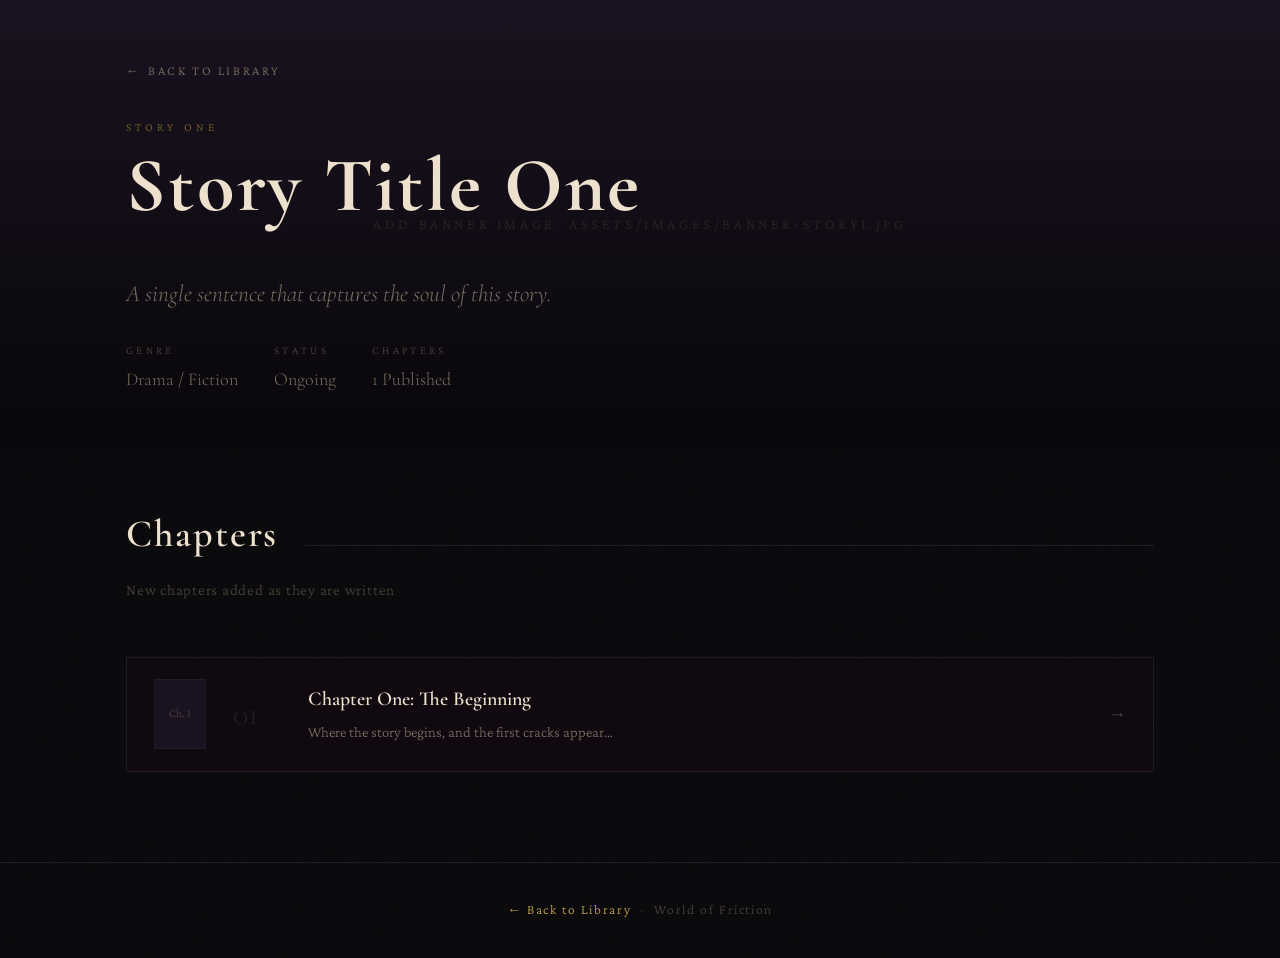
==== stories/story1/index.html @ 29ac73ee "Add files via upload" ====
<!DOCTYPE html>
<html lang="en">
<head>
  <meta charset="UTF-8">
  <meta name="viewport" content="width=device-width, initial-scale=1.0">
  <!-- ✏️ EDIT: Change "Story Title One" to your actual story title -->
  <title>Story Title One — World of Friction</title>
  <link rel="preconnect" href="https://fonts.googleapis.com">
  <link rel="preconnect" href="https://fonts.gstatic.com" crossorigin>
  <link href="https://fonts.googleapis.com/css2?family=Cormorant+Garamond:ital,wght@0,300;0,400;0,600;0,700;1,300;1,400;1,600&family=Crimson+Pro:ital,wght@0,300;0,400;0,600;1,300;1,400&display=swap" rel="stylesheet">
  <link rel="stylesheet" href="../../assets/css/style.css">
</head>
<body>

  <!-- ══════════════════════════════════════════════════════
       STORY HERO — Full-width cover banner
       ══════════════════════════════════════════════════════ -->
  <div class="story-hero">
    <div class="story-hero-cover">
      <!--
      ╔══════════════════════════════════════════════════════╗
      ║  HOW TO ADD THE STORY 1 BANNER/COVER IMAGE:          ║
      ║  1. Save your wide image as:                         ║
      ║     assets/images/banner-story1.jpg                  ║
      ║     (recommended: 1600×600px or wider)               ║
      ║  2. That's it — the image fills this hero area!      ║
      ║  The dark gradient overlay is automatic.             ║
      ╚══════════════════════════════════════════════════════╝
      -->
      <img
        src="../../assets/images/banner-story1.jpg"
        alt="Story 1 banner"
        onerror="this.style.display='none'; this.nextElementSibling.style.display='flex';"
      >
      <div class="story-hero-cover-placeholder">
        <!-- Seen if no banner image uploaded yet -->
        Add banner image: assets/images/banner-story1.jpg
      </div>
    </div>
    <div class="story-hero-overlay"></div>

    <div class="story-hero-content">
      <a href="../../index.html" class="story-back">Back to Library</a>

      <p class="story-tag">Story One</p>
      <!-- ✏️ EDIT: Your story title -->
      <h1 class="story-headline">Story Title One</h1>
      <!-- ✏️ EDIT: A one-line tagline or subtitle for this story -->
      <p class="story-tagline">A single sentence that captures the soul of this story.</p>

      <div class="story-meta">
        <div class="story-meta-item">
          <span class="story-meta-label">Genre</span>
          <!-- ✏️ EDIT: Your story's genre -->
          <span class="story-meta-value">Drama / Fiction</span>
        </div>
        <div class="story-meta-item">
          <span class="story-meta-label">Status</span>
          <span class="story-meta-value">Ongoing</span>
        </div>
        <div class="story-meta-item">
          <span class="story-meta-label">Chapters</span>
          <!-- ✏️ EDIT: Update chapter count as you add more -->
          <span class="story-meta-value">1 Published</span>
        </div>
      </div>
    </div>
  </div>


  <!-- ══════════════════════════════════════════════════════
       CONTINUE READING BANNER
       Appears automatically if reader has previous progress
       ══════════════════════════════════════════════════════ -->
  <div id="continueBanner" class="continue-banner hidden">
    <p class="continue-text">
      You left off at <strong class="continue-chapter-name">Chapter 1</strong>. Continue where you stopped?
    </p>
    <a href="#" class="btn-continue">Continue Reading →</a>
  </div>


  <!-- ══════════════════════════════════════════════════════
       CHAPTERS LIST
       ══════════════════════════════════════════════════════ -->
  <section class="chapters-section">
    <div class="section-header">
      <h2 class="section-title">Chapters</h2>
      <div class="section-divider"></div>
    </div>
    <p class="section-sub">New chapters added as they are written</p>

    <div class="chapters-list">

      <!--
      ╔════════════════════════════════════════════════════════╗
      ║  CHAPTER 1 — PUBLISHED                                 ║
      ║  Edit the title and excerpt below.                     ║
      ╚════════════════════════════════════════════════════════╝
      -->
      <a href="chapters/chapter-01.html" class="chapter-entry" data-chapter="1">

        <!-- OPTIONAL CHAPTER THUMBNAIL
             To add a thumbnail for this chapter:
             1. Save image as: assets/images/thumb-s1-ch01.jpg
             2. Change onerror line to show it
        -->
        <div class="chapter-thumb">
          <img
            src="../../assets/images/thumb-s1-ch01.jpg"
            alt="Chapter 1 thumbnail"
            onerror="this.style.display='none'; this.nextElementSibling.style.display='flex';"
          >
          <div class="chapter-thumb-placeholder">Ch. 1</div>
        </div>

        <div class="chapter-num">01</div>
        <div class="chapter-details">
          <!-- ✏️ EDIT: Your Chapter 1 title -->
          <div class="chapter-title">Chapter One: The Beginning</div>
          <!-- ✏️ EDIT: A one-line teaser for Chapter 1 -->
          <div class="chapter-excerpt">Where the story begins, and the first cracks appear…</div>
        </div>
        <div class="chapter-arrow">→</div>
      </a>


      <!--
      ╔════════════════════════════════════════════════════════╗
      ║  HOW TO ADD A NEW CHAPTER (do this for each new one): ║
      ║                                                        ║
      ║  STEP 1 — Create chapter file:                        ║
      ║   • Copy:   chapters/CHAPTER-TEMPLATE.html            ║
      ║   • Rename: chapters/chapter-02.html                  ║
      ║   • Edit the content inside                           ║
      ║                                                        ║
      ║  STEP 2 — Add entry below (copy this block,           ║
      ║   change 02, the title, and the excerpt):             ║
      ║                                                        ║
      ║  <a href="chapters/chapter-02.html"                   ║
      ║     class="chapter-entry" data-chapter="2">           ║
      ║    <div class="chapter-thumb">                        ║
      ║      <img src="../../assets/images/thumb-s1-ch02.jpg" ║
      ║        onerror="this.style.display='none';            ║
      ║          this.nextElementSibling.style.display='flex';║
      ║        ">                                             ║
      ║      <div class="chapter-thumb-placeholder">Ch.2</div>║
      ║    </div>                                             ║
      ║    <div class="chapter-num">02</div>                  ║
      ║    <div class="chapter-details">                      ║
      ║      <div class="chapter-title">Chapter Two: Title    ║
      ║        Here</div>                                     ║
      ║      <div class="chapter-excerpt">Short              ║
      ║        teaser…</div>                                  ║
      ║    </div>                                             ║
      ║    <div class="chapter-arrow">→</div>                 ║
      ║  </a>                                                  ║
      ╚════════════════════════════════════════════════════════╝
      -->

    </div><!-- /chapters-list -->
  </section>


  <footer class="site-footer">
    <p><a href="../../index.html">← Back to Library</a> &nbsp;·&nbsp; World of Friction</p>
  </footer>

  <script src="../../assets/js/app.js"></script>
  <script>
    // Initialize the "Continue Reading" banner for Story 1
    document.addEventListener('DOMContentLoaded', () => {
      initContinueBanner('story1');
    });
  </script>
</body>
</html>
---- assets/css/style.css ----
/* ═══════════════════════════════════════════════════════════
   WORLD OF FRICTION — MAIN STYLESHEET
   Dark Literary / Noir Aesthetic
   ═══════════════════════════════════════════════════════════ */

@import url('https://fonts.googleapis.com/css2?family=Cormorant+Garamond:ital,wght@0,300;0,400;0,600;0,700;1,300;1,400;1,600&family=Crimson+Pro:ital,wght@0,300;0,400;0,600;1,300;1,400&display=swap');

/* ── CUSTOM PROPERTIES ── */
:root {
  --bg:           #08070A;
  --bg-card:      #10090F;
  --bg-elevated:  #1A1220;
  --bg-modal:     rgba(8, 7, 10, 0.96);
  --text:         #EDE0CC;
  --text-muted:   #7A6E60;
  --text-dim:     #4A4238;
  --gold:         #C8A84B;
  --gold-light:   #E4C87A;
  --gold-dim:     #7A6328;
  --crimson:      #9B1C2E;
  --crimson-soft: #C4203A;
  --border:       #221A2A;
  --border-gold:  rgba(200, 168, 75, 0.3);
  --font-display: 'Cormorant Garamond', 'Palatino Linotype', Georgia, serif;
  --font-body:    'Crimson Pro', 'Palatino Linotype', Georgia, serif;
  --radius:       4px;
  --glow-gold:    0 0 30px rgba(200, 168, 75, 0.15);
}

/* ── RESET & BASE ── */
*, *::before, *::after { box-sizing: border-box; margin: 0; padding: 0; }

html { font-size: 18px; scroll-behavior: smooth; }

body {
  background: var(--bg);
  color: var(--text);
  font-family: var(--font-body);
  font-weight: 300;
  line-height: 1.7;
  min-height: 100vh;
  overflow-x: hidden;
  /* subtle noise texture */
  background-image: url("data:image/svg+xml,%3Csvg xmlns='http://www.w3.org/2000/svg' width='300' height='300'%3E%3Cfilter id='n'%3E%3CfeTurbulence type='fractalNoise' baseFrequency='0.9' numOctaves='4' stitchTiles='stitch'/%3E%3C/filter%3E%3Crect width='300' height='300' filter='url(%23n)' opacity='0.025'/%3E%3C/svg%3E");
}

a { color: var(--gold); text-decoration: none; }
a:hover { color: var(--gold-light); }

img { max-width: 100%; display: block; }

::selection { background: var(--gold-dim); color: var(--text); }

/* ── SCROLLBAR ── */
::-webkit-scrollbar { width: 6px; }
::-webkit-scrollbar-track { background: var(--bg); }
::-webkit-scrollbar-thumb { background: var(--gold-dim); border-radius: 3px; }


/* ═══════════════════════════════════════════════════════════
   SPLASH SCREEN
   ═══════════════════════════════════════════════════════════ */
.splash {
  position: fixed;
  inset: 0;
  z-index: 1000;
  background: var(--bg);
  display: flex;
  align-items: center;
  justify-content: center;
  cursor: pointer;
  transition: opacity 0.9s ease, visibility 0.9s ease;
}
.splash.fade-out { opacity: 0; visibility: hidden; pointer-events: none; }

.splash-inner {
  text-align: center;
  animation: splashReveal 1.2s ease forwards;
}
@keyframes splashReveal {
  from { opacity: 0; transform: translateY(18px); }
  to   { opacity: 1; transform: translateY(0); }
}

.splash-tagline {
  font-family: var(--font-display);
  font-size: clamp(0.85rem, 1.5vw, 1rem);
  font-style: italic;
  font-weight: 300;
  letter-spacing: 0.3em;
  color: var(--text-muted);
  text-transform: uppercase;
  margin-bottom: 0.4em;
  animation: fadeUp 1s 0.3s ease both;
}

.splash-title {
  font-family: var(--font-display);
  font-size: clamp(3.5rem, 10vw, 7rem);
  font-weight: 700;
  letter-spacing: 0.05em;
  color: var(--text);
  line-height: 1;
  text-shadow: 0 0 60px rgba(200, 168, 75, 0.2);
  animation: fadeUp 1s 0.5s ease both;
}

.splash-line {
  width: 120px;
  height: 1px;
  background: linear-gradient(to right, transparent, var(--gold), transparent);
  margin: 1.5em auto;
  animation: lineExpand 1s 0.9s ease both;
}
@keyframes lineExpand {
  from { width: 0; opacity: 0; }
  to   { width: 120px; opacity: 1; }
}

.splash-sub {
  font-size: 0.75rem;
  letter-spacing: 0.35em;
  text-transform: uppercase;
  color: var(--text-dim);
  animation: fadeUp 1s 1.1s ease both;
}

/* Decorative corner ornaments on splash */
.splash::before, .splash::after {
  content: '';
  position: absolute;
  width: 180px;
  height: 180px;
  border: 1px solid var(--border-gold);
  pointer-events: none;
}
.splash::before { top: 40px; left: 40px; border-right: none; border-bottom: none; }
.splash::after  { bottom: 40px; right: 40px; border-left: none; border-top: none; }

@keyframes fadeUp {
  from { opacity: 0; transform: translateY(14px); }
  to   { opacity: 1; transform: translateY(0); }
}


/* ═══════════════════════════════════════════════════════════
   NAME MODAL
   ═══════════════════════════════════════════════════════════ */
.modal-overlay {
  position: fixed;
  inset: 0;
  z-index: 900;
  background: rgba(8, 7, 10, 0.92);
  display: flex;
  align-items: center;
  justify-content: center;
  padding: 2rem;
  opacity: 1;
  transition: opacity 0.6s ease;
}
.modal-overlay.hidden { display: none; }
.modal-overlay.fade-out { opacity: 0; pointer-events: none; }

.modal-box {
  background: var(--bg-card);
  border: 1px solid var(--border);
  padding: 3rem 3.5rem;
  max-width: 460px;
  width: 100%;
  text-align: center;
  position: relative;
  animation: modalIn 0.5s ease;
}
@keyframes modalIn {
  from { opacity: 0; transform: scale(0.95) translateY(20px); }
  to   { opacity: 1; transform: scale(1) translateY(0); }
}

/* Gold corner decorations on modal */
.modal-box::before, .modal-box::after,
.modal-box .modal-corner-bl, .modal-box .modal-corner-tr {
  content: '';
  position: absolute;
  width: 24px; height: 24px;
  border-color: var(--gold-dim);
  border-style: solid;
}
.modal-box::before { top: 10px; left: 10px; border-width: 1px 0 0 1px; }
.modal-box::after  { bottom: 10px; right: 10px; border-width: 0 1px 1px 0; }
.modal-corner-bl   { bottom: 10px; left: 10px; border-width: 0 0 1px 1px; }
.modal-corner-tr   { top: 10px; right: 10px; border-width: 1px 1px 0 0; }

.modal-eyebrow {
  font-size: 0.7rem;
  letter-spacing: 0.35em;
  text-transform: uppercase;
  color: var(--text-muted);
  margin-bottom: 0.8em;
}

.modal-question {
  font-family: var(--font-display);
  font-size: clamp(1.6rem, 3.5vw, 2.2rem);
  font-weight: 600;
  font-style: italic;
  color: var(--text);
  line-height: 1.3;
  margin-bottom: 1.8em;
}

.modal-input {
  width: 100%;
  background: transparent;
  border: none;
  border-bottom: 1px solid var(--border-gold);
  padding: 0.6em 0;
  color: var(--text);
  font-family: var(--font-display);
  font-size: 1.1rem;
  font-style: italic;
  text-align: center;
  letter-spacing: 0.05em;
  outline: none;
  margin-bottom: 2em;
  transition: border-color 0.3s;
}
.modal-input::placeholder { color: var(--text-dim); }
.modal-input:focus { border-color: var(--gold); }

.modal-btn {
  display: inline-block;
  padding: 0.8em 2.5em;
  border: 1px solid var(--gold-dim);
  background: transparent;
  color: var(--gold);
  font-family: var(--font-display);
  font-size: 0.9rem;
  letter-spacing: 0.2em;
  text-transform: uppercase;
  cursor: pointer;
  transition: all 0.3s;
}
.modal-btn:hover {
  background: var(--gold);
  color: var(--bg);
  border-color: var(--gold);
}
.modal-skip {
  display: block;
  margin-top: 1.2em;
  font-size: 0.72rem;
  letter-spacing: 0.15em;
  color: var(--text-dim);
  cursor: pointer;
  background: none;
  border: none;
  text-transform: uppercase;
  transition: color 0.2s;
}
.modal-skip:hover { color: var(--text-muted); }


/* ═══════════════════════════════════════════════════════════
   MAIN SITE — HEADER
   ═══════════════════════════════════════════════════════════ */
.site-header {
  border-bottom: 1px solid var(--border);
  padding: 1.8rem 0;
  position: sticky;
  top: 0;
  z-index: 100;
  background: rgba(8, 7, 10, 0.96);
  backdrop-filter: blur(10px);
}

.header-inner {
  max-width: 1200px;
  margin: 0 auto;
  padding: 0 2rem;
  display: flex;
  align-items: center;
  justify-content: space-between;
  gap: 1rem;
}

.header-brand a { text-decoration: none; }
.brand-small {
  display: block;
  font-size: 0.65rem;
  letter-spacing: 0.4em;
  text-transform: uppercase;
  color: var(--text-muted);
  margin-bottom: 0.1em;
}
.brand-title {
  font-family: var(--font-display);
  font-size: clamp(1.4rem, 3vw, 2rem);
  font-weight: 600;
  letter-spacing: 0.08em;
  color: var(--text);
  line-height: 1;
}

.header-greeting {
  font-family: var(--font-display);
  font-style: italic;
  font-size: 0.95rem;
  color: var(--text-muted);
}
.header-greeting .greeting-name { color: var(--gold); }


/* ═══════════════════════════════════════════════════════════
   MAIN SITE — HERO BANNER
   ═══════════════════════════════════════════════════════════ */
.site-hero {
  text-align: center;
  padding: 5rem 2rem 4rem;
  position: relative;
  overflow: hidden;
}
.site-hero::before {
  content: '';
  position: absolute;
  top: 0; left: 50%;
  transform: translateX(-50%);
  width: 1px;
  height: 60px;
  background: linear-gradient(to bottom, transparent, var(--border-gold));
}

.hero-eyebrow {
  font-size: 0.7rem;
  letter-spacing: 0.4em;
  text-transform: uppercase;
  color: var(--gold-dim);
  margin-bottom: 1.2em;
}
.hero-title {
  font-family: var(--font-display);
  font-size: clamp(2.5rem, 7vw, 5rem);
  font-weight: 300;
  font-style: italic;
  color: var(--text);
  line-height: 1.15;
  margin-bottom: 0.6em;
}
.hero-subtitle {
  font-size: clamp(0.85rem, 1.5vw, 1rem);
  color: var(--text-muted);
  max-width: 480px;
  margin: 0 auto;
}
.hero-ornament {
  display: flex;
  align-items: center;
  justify-content: center;
  gap: 1rem;
  margin: 2.5rem auto 0;
}
.hero-ornament span { display: block; }
.hero-ornament .line {
  width: 60px;
  height: 1px;
  background: var(--border-gold);
}
.hero-ornament .diamond {
  width: 6px; height: 6px;
  background: var(--gold-dim);
  transform: rotate(45deg);
}


/* ═══════════════════════════════════════════════════════════
   BOOKS GRID
   ═══════════════════════════════════════════════════════════ */
.library-section {
  max-width: 1200px;
  margin: 0 auto;
  padding: 3rem 2rem 6rem;
}

.section-header {
  display: flex;
  align-items: baseline;
  gap: 1.5rem;
  margin-bottom: 0.5rem;
}
.section-title {
  font-family: var(--font-display);
  font-size: clamp(1.6rem, 3vw, 2.2rem);
  font-weight: 600;
  letter-spacing: 0.05em;
  color: var(--text);
}
.section-divider {
  flex: 1;
  height: 1px;
  background: var(--border);
}
.section-sub {
  font-size: 0.85rem;
  color: var(--text-dim);
  letter-spacing: 0.05em;
  margin-bottom: 3rem;
}

.books-grid {
  display: grid;
  grid-template-columns: repeat(auto-fill, minmax(200px, 1fr));
  gap: 2.5rem 2rem;
}

/* ── BOOK CARD ── */
.book-card {
  display: flex;
  flex-direction: column;
  transition: transform 0.3s ease;
}
.book-card:hover { transform: translateY(-4px); }

.book-cover-wrap {
  position: relative;
  aspect-ratio: 2 / 3;
  overflow: hidden;
  background: var(--bg-card);
  border: 1px solid var(--border);
  margin-bottom: 1rem;
  flex-shrink: 0;
}

.book-cover-wrap img {
  width: 100%; height: 100%;
  object-fit: cover;
  display: block;
  transition: transform 0.5s ease;
}
.book-card:hover .book-cover-wrap img { transform: scale(1.03); }

.cover-placeholder {
  display: none; /* shown by JS onerror or always for WIP */
  width: 100%; height: 100%;
  align-items: center;
  justify-content: center;
  background: var(--bg-elevated);
  border: 1px dashed var(--border);
  text-align: center;
  font-size: 0.75rem;
  letter-spacing: 0.2em;
  text-transform: uppercase;
  color: var(--text-dim);
  line-height: 1.6;
}
.cover-placeholder.always { display: flex; }

.book-badge {
  position: absolute;
  bottom: 10px; right: 10px;
  font-size: 0.6rem;
  letter-spacing: 0.2em;
  text-transform: uppercase;
  padding: 0.3em 0.7em;
  background: var(--crimson);
  color: #fff;
}
.book-badge.wip {
  background: transparent;
  border: 1px solid var(--text-dim);
  color: var(--text-dim);
}

.book-info { display: flex; flex-direction: column; gap: 0.5rem; }

.book-title {
  font-family: var(--font-display);
  font-size: 1.1rem;
  font-weight: 600;
  letter-spacing: 0.02em;
  color: var(--text);
  line-height: 1.3;
}

.book-desc {
  font-size: 0.82rem;
  color: var(--text-muted);
  line-height: 1.6;
  flex: 1;
}

.book-progress {
  font-size: 0.7rem;
  letter-spacing: 0.1em;
  color: var(--gold-dim);
  margin-bottom: 0.3rem;
}

.book-btn {
  display: inline-block;
  margin-top: 0.5rem;
  padding: 0.55em 1.2em;
  border: 1px solid var(--gold-dim);
  color: var(--gold);
  font-family: var(--font-display);
  font-size: 0.78rem;
  letter-spacing: 0.2em;
  text-transform: uppercase;
  text-align: center;
  cursor: pointer;
  transition: all 0.25s;
  background: transparent;
}
.book-btn:hover { background: var(--gold); color: var(--bg); border-color: var(--gold); }
.book-btn.disabled {
  border-color: var(--border);
  color: var(--text-dim);
  cursor: not-allowed;
}
.book-btn.disabled:hover { background: transparent; color: var(--text-dim); border-color: var(--border); }


/* ═══════════════════════════════════════════════════════════
   FOOTER
   ═══════════════════════════════════════════════════════════ */
.site-footer {
  border-top: 1px solid var(--border);
  padding: 2rem;
  text-align: center;
  font-size: 0.75rem;
  letter-spacing: 0.12em;
  color: var(--text-dim);
}


/* ═══════════════════════════════════════════════════════════
   STORY INDEX PAGE
   ═══════════════════════════════════════════════════════════ */
.story-hero {
  position: relative;
  min-height: 420px;
  display: flex;
  align-items: flex-end;
  overflow: hidden;
}

.story-hero-cover {
  position: absolute;
  inset: 0;
  background: var(--bg-card);
}
.story-hero-cover img {
  width: 100%; height: 100%;
  object-fit: cover;
  opacity: 0.4;
}
.story-hero-cover-placeholder {
  width: 100%; height: 100%;
  display: flex;
  align-items: center;
  justify-content: center;
  background: var(--bg-elevated);
  font-size: 0.8rem;
  letter-spacing: 0.25em;
  text-transform: uppercase;
  color: var(--text-dim);
}
.story-hero-overlay {
  position: absolute;
  inset: 0;
  background: linear-gradient(to top, var(--bg) 0%, rgba(8,7,10,0.4) 60%, transparent 100%);
}
.story-hero-content {
  position: relative;
  z-index: 2;
  padding: 3rem 2rem;
  max-width: 1100px;
  margin: 0 auto;
  width: 100%;
}

.story-back {
  display: inline-flex;
  align-items: center;
  gap: 0.5em;
  font-size: 0.72rem;
  letter-spacing: 0.2em;
  text-transform: uppercase;
  color: var(--text-muted);
  margin-bottom: 2rem;
  transition: color 0.2s;
}
.story-back:hover { color: var(--gold); }
.story-back::before { content: '←'; }

.story-tag {
  font-size: 0.65rem;
  letter-spacing: 0.35em;
  text-transform: uppercase;
  color: var(--gold-dim);
  margin-bottom: 0.5em;
}
.story-headline {
  font-family: var(--font-display);
  font-size: clamp(2.5rem, 6vw, 4.5rem);
  font-weight: 700;
  letter-spacing: 0.03em;
  color: var(--text);
  line-height: 1.1;
  margin-bottom: 0.6em;
}
.story-tagline {
  font-family: var(--font-display);
  font-style: italic;
  font-size: clamp(1rem, 2vw, 1.3rem);
  font-weight: 300;
  color: var(--text-muted);
  max-width: 560px;
}

.story-meta {
  display: flex;
  gap: 2rem;
  margin-top: 1.5rem;
  flex-wrap: wrap;
}
.story-meta-item {
  display: flex;
  flex-direction: column;
  gap: 0.2em;
}
.story-meta-label {
  font-size: 0.62rem;
  letter-spacing: 0.3em;
  text-transform: uppercase;
  color: var(--text-dim);
}
.story-meta-value {
  font-family: var(--font-display);
  font-size: 1rem;
  color: var(--text-muted);
}

/* ── CONTINUE READING BANNER ── */
.continue-banner {
  background: var(--bg-elevated);
  border: 1px solid var(--border-gold);
  border-left: 3px solid var(--gold);
  padding: 1.2rem 2rem;
  max-width: 1100px;
  margin: 0 auto;
  display: flex;
  align-items: center;
  justify-content: space-between;
  gap: 1rem;
  flex-wrap: wrap;
}
.continue-text {
  font-family: var(--font-display);
  font-style: italic;
  font-size: 1rem;
  color: var(--text-muted);
}
.continue-text strong { color: var(--gold); font-style: normal; font-weight: 600; }

.btn-continue {
  display: inline-block;
  padding: 0.6em 1.8em;
  background: var(--gold);
  color: var(--bg);
  font-family: var(--font-display);
  font-size: 0.8rem;
  letter-spacing: 0.18em;
  text-transform: uppercase;
  white-space: nowrap;
  transition: background 0.2s;
}
.btn-continue:hover { background: var(--gold-light); color: var(--bg); }

/* ── CHAPTERS LIST ── */
.chapters-section {
  max-width: 1100px;
  margin: 0 auto;
  padding: 3rem 2rem 5rem;
}

.chapters-list {
  display: flex;
  flex-direction: column;
  gap: 1px;
  border: 1px solid var(--border);
}

.chapter-entry {
  display: flex;
  align-items: center;
  gap: 1.5rem;
  padding: 1.2rem 1.5rem;
  background: var(--bg-card);
  border-bottom: 1px solid var(--border);
  text-decoration: none;
  transition: background 0.2s;
  position: relative;
  overflow: hidden;
}
.chapter-entry:last-child { border-bottom: none; }
.chapter-entry:hover { background: var(--bg-elevated); }
.chapter-entry.current { border-left: 3px solid var(--gold); }
.chapter-entry.current::after {
  content: 'Last Read';
  position: absolute;
  right: 1.5rem;
  font-size: 0.6rem;
  letter-spacing: 0.2em;
  text-transform: uppercase;
  color: var(--gold-dim);
}

/* Chapter thumbnail (optional per chapter) */
.chapter-thumb {
  width: 52px;
  height: 70px;
  flex-shrink: 0;
  overflow: hidden;
  background: var(--bg-elevated);
  border: 1px solid var(--border);
}
.chapter-thumb img { width: 100%; height: 100%; object-fit: cover; }
.chapter-thumb-placeholder {
  width: 100%; height: 100%;
  display: flex;
  align-items: center;
  justify-content: center;
  font-size: 0.65rem;
  color: var(--text-dim);
  text-align: center;
  line-height: 1.3;
}

.chapter-num {
  font-family: var(--font-display);
  font-size: 1.8rem;
  font-weight: 300;
  color: var(--border);
  min-width: 48px;
  line-height: 1;
}
.chapter-entry:hover .chapter-num { color: var(--text-dim); }

.chapter-details { flex: 1; min-width: 0; }
.chapter-title {
  font-family: var(--font-display);
  font-size: 1.1rem;
  font-weight: 600;
  color: var(--text);
  margin-bottom: 0.2em;
  white-space: nowrap;
  overflow: hidden;
  text-overflow: ellipsis;
}
.chapter-excerpt {
  font-size: 0.82rem;
  color: var(--text-muted);
  white-space: nowrap;
  overflow: hidden;
  text-overflow: ellipsis;
}

.chapter-arrow {
  color: var(--text-dim);
  font-size: 1rem;
  transition: transform 0.2s, color 0.2s;
}
.chapter-entry:hover .chapter-arrow { transform: translateX(4px); color: var(--gold); }


/* ═══════════════════════════════════════════════════════════
   CHAPTER READER PAGE
   ═══════════════════════════════════════════════════════════ */
/* ── Reading Progress Bar (top of page) ── */
.reading-bar {
  position: fixed;
  top: 0; left: 0;
  height: 2px;
  background: var(--gold);
  width: 0%;
  z-index: 200;
  transition: width 0.1s linear;
  box-shadow: 0 0 8px var(--gold);
}

/* ── Chapter Nav Bar ── */
.chapter-nav {
  position: sticky;
  top: 0;
  z-index: 100;
  background: rgba(8, 7, 10, 0.96);
  backdrop-filter: blur(10px);
  border-bottom: 1px solid var(--border);
  padding: 0.8rem 2rem;
  display: flex;
  align-items: center;
  justify-content: space-between;
  gap: 1rem;
}
.chapter-nav-home {
  font-size: 0.7rem;
  letter-spacing: 0.2em;
  text-transform: uppercase;
  color: var(--text-muted);
  transition: color 0.2s;
}
.chapter-nav-home:hover { color: var(--gold); }

.chapter-nav-title {
  font-family: var(--font-display);
  font-style: italic;
  font-size: 0.9rem;
  color: var(--text-muted);
  text-align: center;
  flex: 1;
}

.chapter-nav-pages {
  display: flex;
  gap: 0.5rem;
}
.nav-btn {
  padding: 0.4em 0.9em;
  border: 1px solid var(--border);
  color: var(--text-muted);
  font-size: 0.72rem;
  letter-spacing: 0.15em;
  text-transform: uppercase;
  transition: all 0.2s;
  background: transparent;
  cursor: pointer;
  white-space: nowrap;
}
.nav-btn:hover { border-color: var(--gold-dim); color: var(--gold); }
.nav-btn.disabled { opacity: 0.3; pointer-events: none; }

/* ── Chapter Cover Image ── */
.chapter-cover {
  width: 100%;
  max-height: 420px;
  overflow: hidden;
  position: relative;
}
.chapter-cover img {
  width: 100%;
  height: 100%;
  object-fit: cover;
  display: block;
}
.chapter-cover-placeholder {
  min-height: 180px;
  display: flex;
  align-items: center;
  justify-content: center;
  background: var(--bg-elevated);
  border-bottom: 1px solid var(--border);
  font-size: 0.75rem;
  letter-spacing: 0.25em;
  text-transform: uppercase;
  color: var(--text-dim);
}
.chapter-cover-overlay {
  position: absolute;
  inset: 0;
  background: linear-gradient(to top, var(--bg) 0%, transparent 60%);
}

/* ── Chapter Content ── */
.chapter-container {
  max-width: 680px;
  margin: 0 auto;
  padding: 3rem 2rem 5rem;
}

.chapter-header {
  margin-bottom: 3rem;
  border-left: 2px solid var(--crimson);
  padding-left: 1.5rem;
}
.chapter-story-name {
  font-size: 0.68rem;
  letter-spacing: 0.3em;
  text-transform: uppercase;
  color: var(--text-dim);
  margin-bottom: 0.4em;
}
.chapter-number {
  font-family: var(--font-display);
  font-size: 0.9rem;
  font-weight: 300;
  letter-spacing: 0.15em;
  color: var(--gold-dim);
  margin-bottom: 0.2em;
}
.chapter-heading {
  font-family: var(--font-display);
  font-size: clamp(2rem, 5vw, 3rem);
  font-weight: 700;
  color: var(--text);
  line-height: 1.2;
}

/* ── Chapter Prose ── */
.chapter-body {
  font-family: var(--font-body);
  font-size: 1.05rem;
  line-height: 1.9;
  color: var(--text);
}

.chapter-body p { margin-bottom: 1.5em; }

.chapter-body p:first-of-type::first-letter {
  font-family: var(--font-display);
  font-size: 4.5em;
  font-weight: 700;
  float: left;
  line-height: 0.75;
  margin-right: 0.1em;
  margin-top: 0.1em;
  color: var(--gold);
}

.chapter-body h2 {
  font-family: var(--font-display);
  font-size: 1.5rem;
  font-weight: 600;
  color: var(--text);
  margin: 2.5em 0 1em;
}

.chapter-body em { color: var(--text-muted); }

.chapter-body blockquote {
  border-left: 2px solid var(--gold-dim);
  padding: 0.5em 0 0.5em 1.5em;
  margin: 2em 0;
  font-style: italic;
  color: var(--text-muted);
}

.chapter-separator {
  text-align: center;
  margin: 3rem 0;
  color: var(--gold-dim);
  letter-spacing: 0.5em;
}

/* ── Chapter End Navigation ── */
.chapter-end-nav {
  display: flex;
  align-items: center;
  justify-content: space-between;
  gap: 1rem;
  margin-top: 4rem;
  padding-top: 2rem;
  border-top: 1px solid var(--border);
}
.end-nav-btn {
  display: flex;
  flex-direction: column;
  gap: 0.2em;
}
.end-nav-btn.next { text-align: right; }
.end-nav-label {
  font-size: 0.65rem;
  letter-spacing: 0.2em;
  text-transform: uppercase;
  color: var(--text-dim);
}
.end-nav-title {
  font-family: var(--font-display);
  font-size: 1rem;
  color: var(--gold);
  transition: color 0.2s;
}
.end-nav-title:hover { color: var(--gold-light); }
.end-nav-center { color: var(--text-dim); font-size: 1.2rem; }


/* ═══════════════════════════════════════════════════════════
   UTILITY CLASSES
   ═══════════════════════════════════════════════════════════ */
.hidden { display: none !important; }

.page-animate {
  animation: fadeUp 0.6s ease both;
}


/* ═══════════════════════════════════════════════════════════
   RESPONSIVE
   ═══════════════════════════════════════════════════════════ */
@media (max-width: 768px) {
  .books-grid { grid-template-columns: repeat(2, 1fr); gap: 1.5rem 1rem; }
  .splash::before, .splash::after { width: 80px; height: 80px; top: 20px; left: 20px; bottom: 20px; right: 20px; }
  .modal-box { padding: 2rem 1.5rem; }
  .chapter-nav-title { display: none; }
  .chapter-end-nav { flex-direction: column; align-items: flex-start; }
  .end-nav-btn.next { text-align: left; }
  .story-meta { gap: 1rem; }
}
@media (max-width: 440px) {
  .books-grid { grid-template-columns: 1fr; }
}
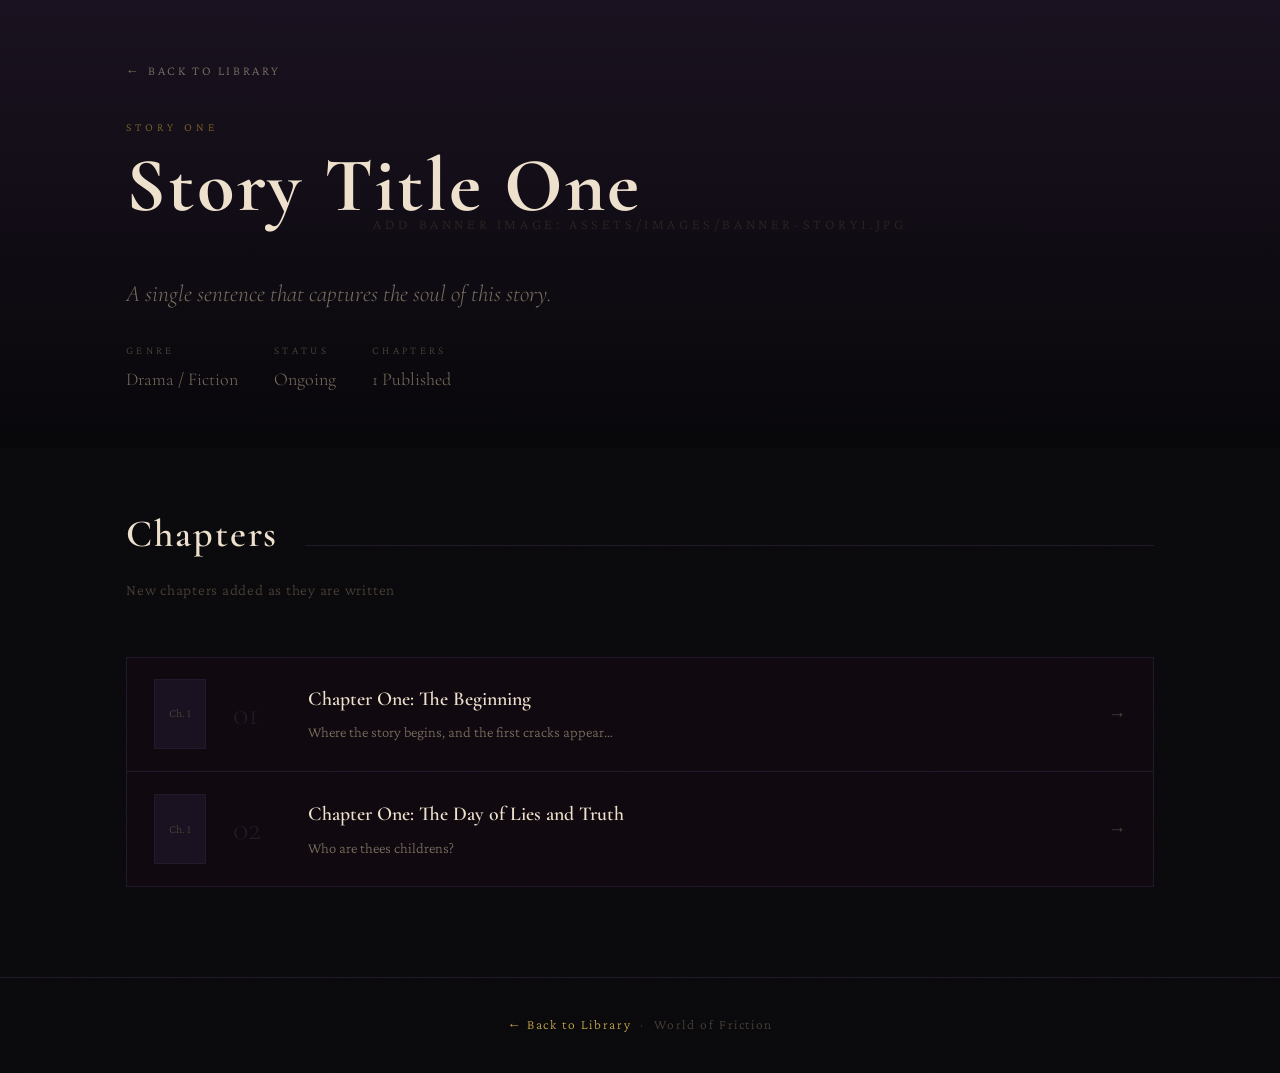
==== commit 28b9c6af: "Update index.html" ====
--- a/stories/story1/index.html
+++ b/stories/story1/index.html
@@ -123,7 +123,40 @@
         </div>
         <div class="chapter-arrow">→</div>
       </a>
-
+<!--02 ===================================================================================================================================================================================== -->
+
+
+      <a href="chapters/chapter-02.html" class="chapter-entry" data-chapter="1">
+
+        <!-- OPTIONAL CHAPTER THUMBNAIL
+             To add a thumbnail for this chapter:
+             1. Save image as: assets/images/thumb-s1-ch01.jpg
+             2. Change onerror line to show it
+        -->
+        <div class="chapter-thumb">
+          <img
+            src="../../assets/images/thumb-s1-ch02.jpg"
+            alt="Chapter 1 thumbnail"
+            onerror="this.style.display='none'; this.nextElementSibling.style.display='flex';"
+          >
+          <div class="chapter-thumb-placeholder">Ch. 1</div>
+        </div>
+
+        <div class="chapter-num">02</div>
+        <div class="chapter-details">
+          <!-- ✏️ EDIT: Your Chapter 2 title -->
+          <div class="chapter-title">Chapter One: The Day of Lies and Truth</div>
+          <!-- ✏️ EDIT: A one-line teaser for Chapter 2 -->
+          <div class="chapter-excerpt">Who are thees childrens?</div>
+        </div>
+        <div class="chapter-arrow">→</div>
+      </a>
+
+
+
+
+
+      
 
       <!--
       ╔════════════════════════════════════════════════════════╗
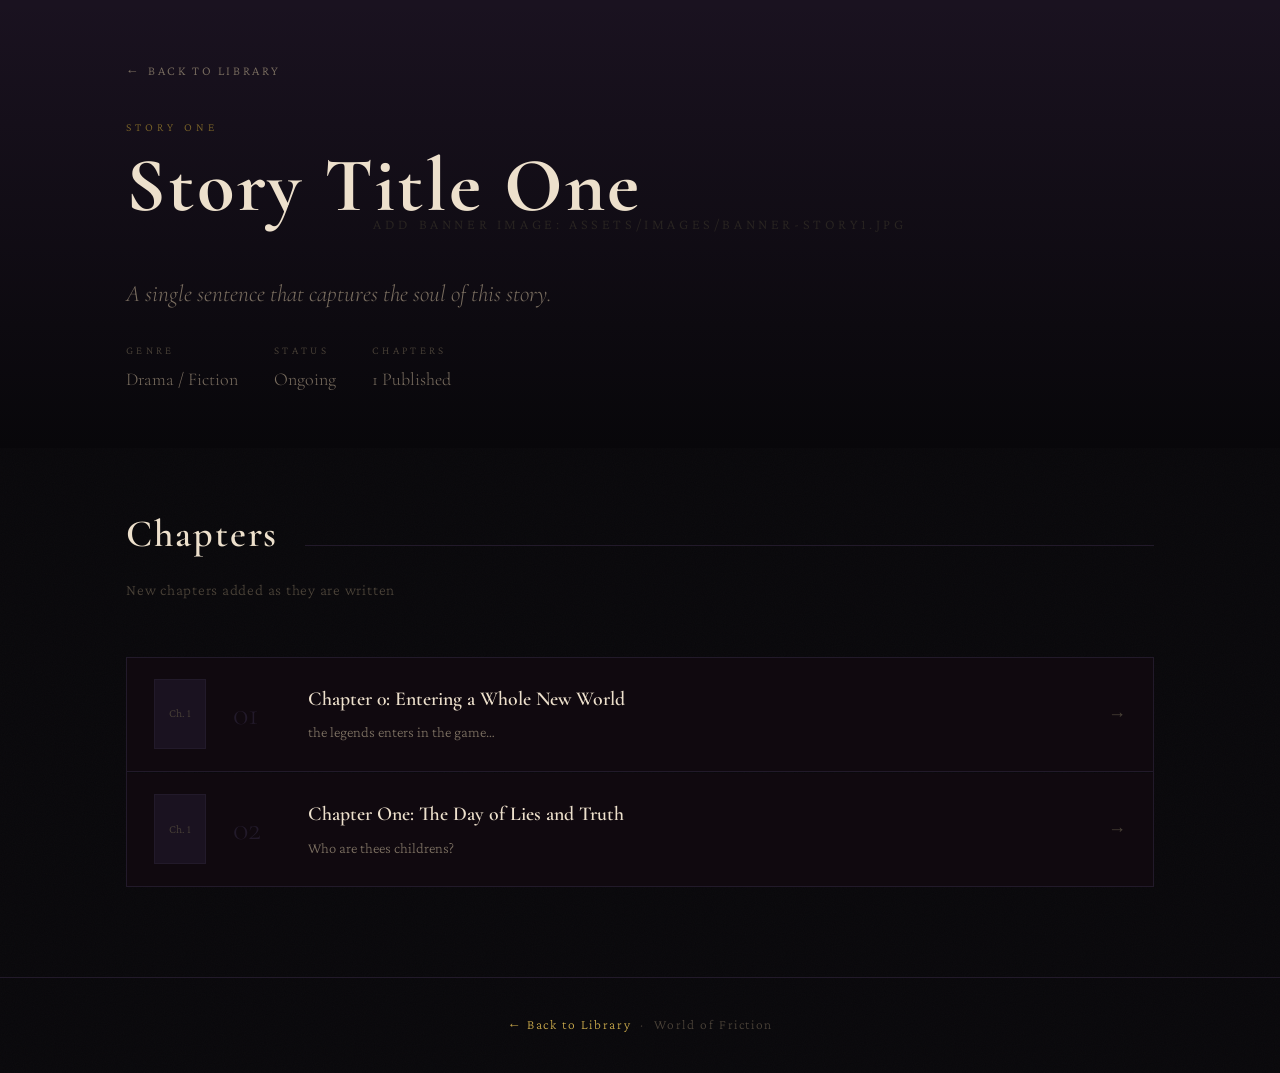
==== commit 8866026b: "Update Chapter 1 title and excerpt in index.html" ====
--- a/stories/story1/index.html
+++ b/stories/story1/index.html
@@ -117,9 +117,9 @@
         <div class="chapter-num">01</div>
         <div class="chapter-details">
           <!-- ✏️ EDIT: Your Chapter 1 title -->
-          <div class="chapter-title">Chapter One: The Beginning</div>
+          <div class="chapter-title">Chapter 0: Entering a Whole New World</div>
           <!-- ✏️ EDIT: A one-line teaser for Chapter 1 -->
-          <div class="chapter-excerpt">Where the story begins, and the first cracks appear…</div>
+          <div class="chapter-excerpt">the legends enters in the game…</div>
         </div>
         <div class="chapter-arrow">→</div>
       </a>
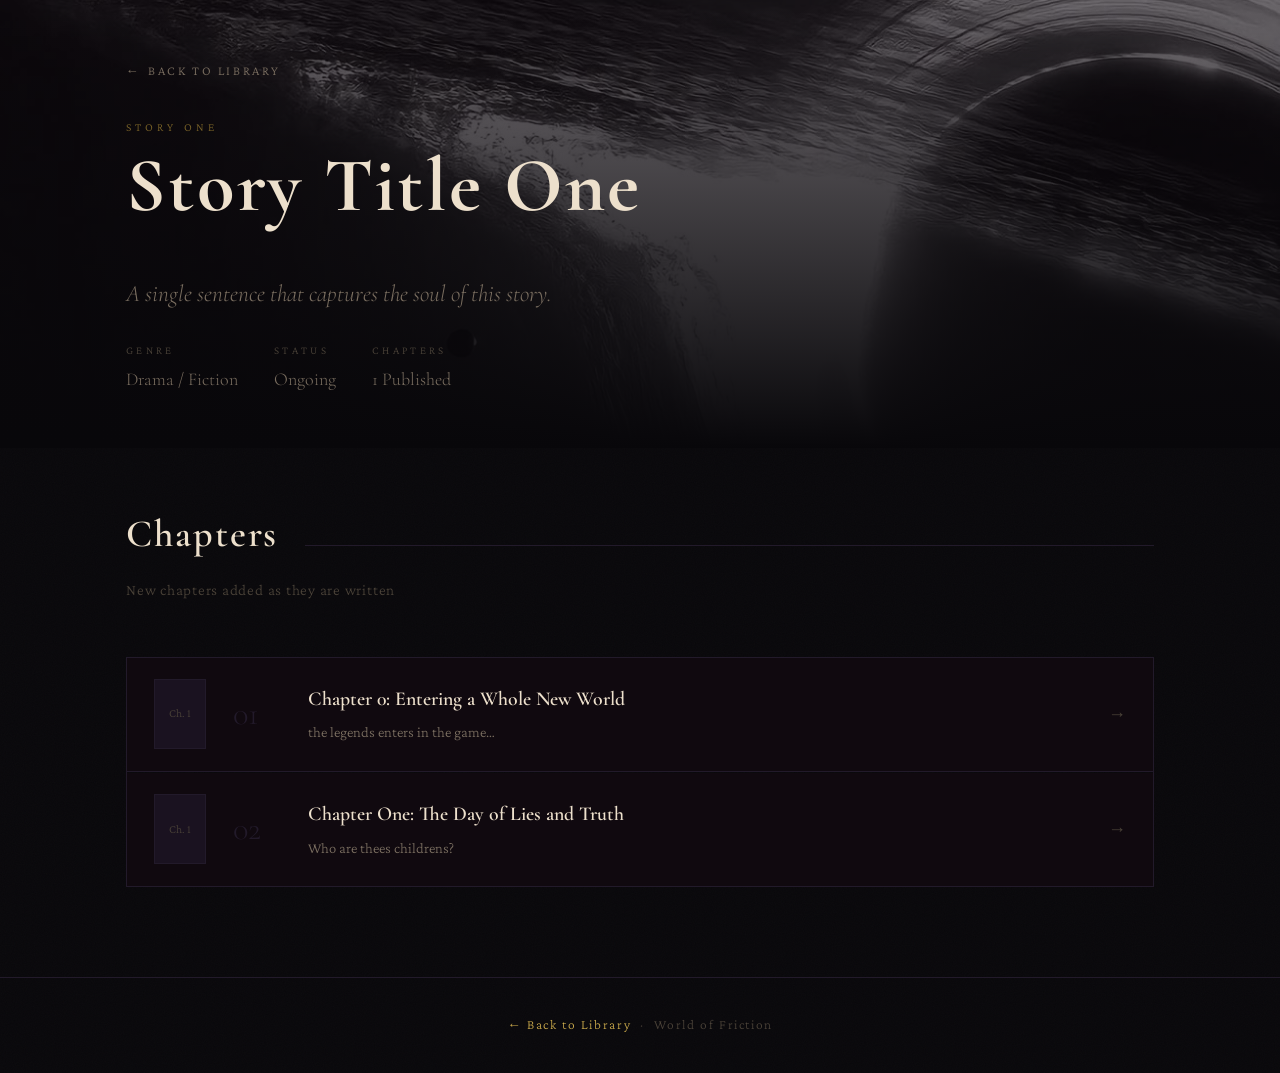
==== commit b351e968: "Update index.html" ====
--- a/stories/story1/index.html
+++ b/stories/story1/index.html
@@ -4,7 +4,7 @@
   <meta charset="UTF-8">
   <meta name="viewport" content="width=device-width, initial-scale=1.0">
   <!-- ✏️ EDIT: Change "Story Title One" to your actual story title -->
-  <title>Story Title One — World of Friction</title>
+  <title>Omnia Zero— World of Friction</title>
   <link rel="preconnect" href="https://fonts.googleapis.com">
   <link rel="preconnect" href="https://fonts.gstatic.com" crossorigin>
   <link href="https://fonts.googleapis.com/css2?family=Cormorant+Garamond:ital,wght@0,300;0,400;0,600;0,700;1,300;1,400;1,600&family=Crimson+Pro:ital,wght@0,300;0,400;0,600;1,300;1,400&display=swap" rel="stylesheet">
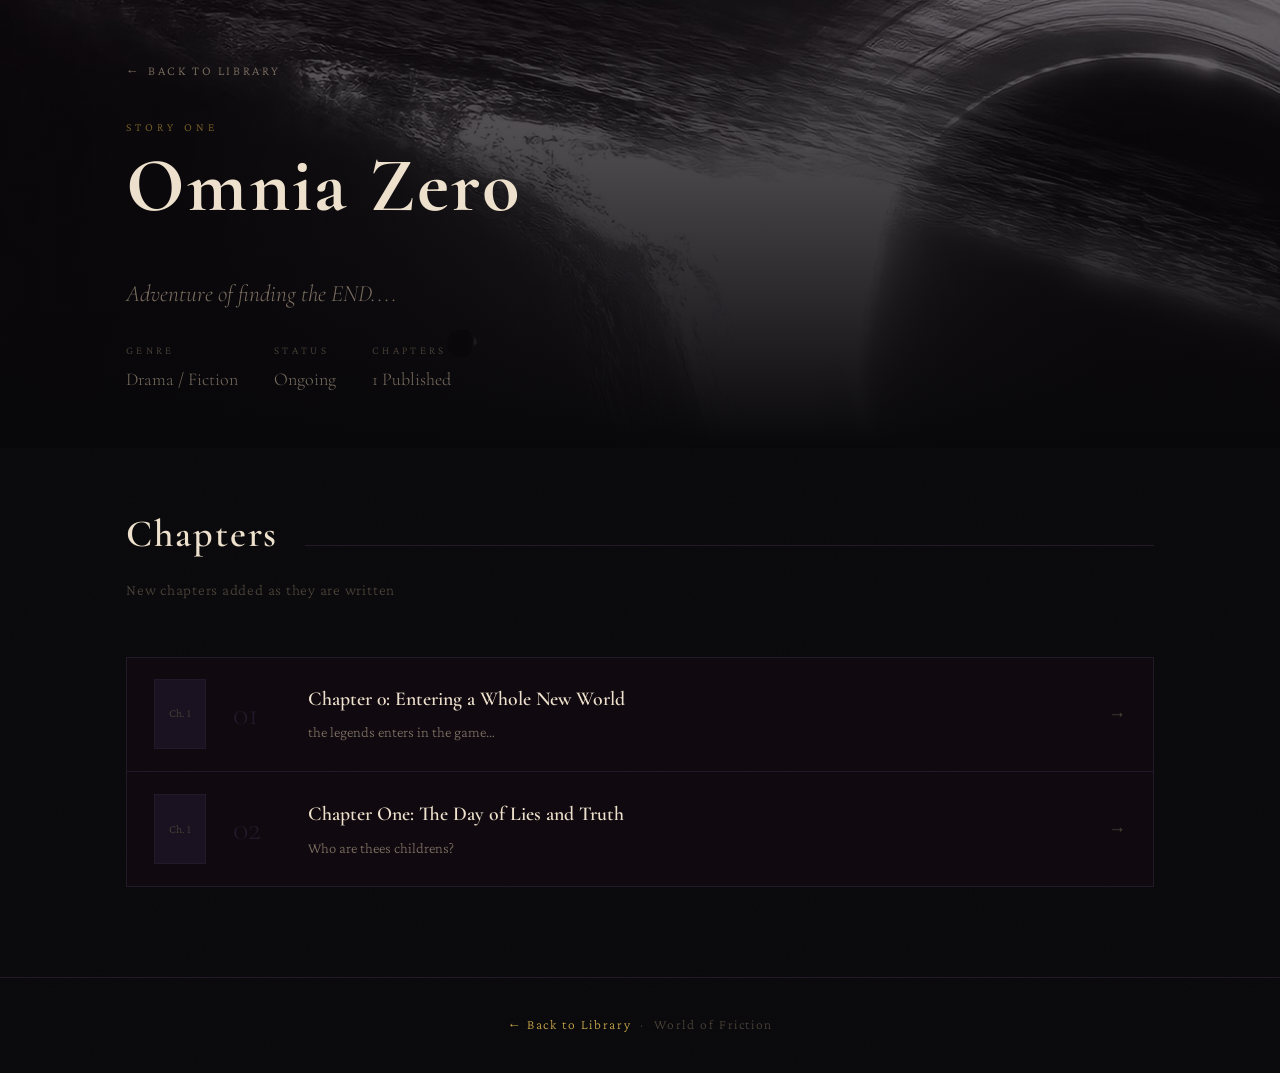
==== commit 4a0c338b: "Update index.html" ====
--- a/stories/story1/index.html
+++ b/stories/story1/index.html
@@ -44,9 +44,9 @@
 
       <p class="story-tag">Story One</p>
       <!-- ✏️ EDIT: Your story title -->
-      <h1 class="story-headline">Story Title One</h1>
+      <h1 class="story-headline">Omnia Zero</h1>
       <!-- ✏️ EDIT: A one-line tagline or subtitle for this story -->
-      <p class="story-tagline">A single sentence that captures the soul of this story.</p>
+      <p class="story-tagline">Adventure of finding the END....</p>
 
       <div class="story-meta">
         <div class="story-meta-item">
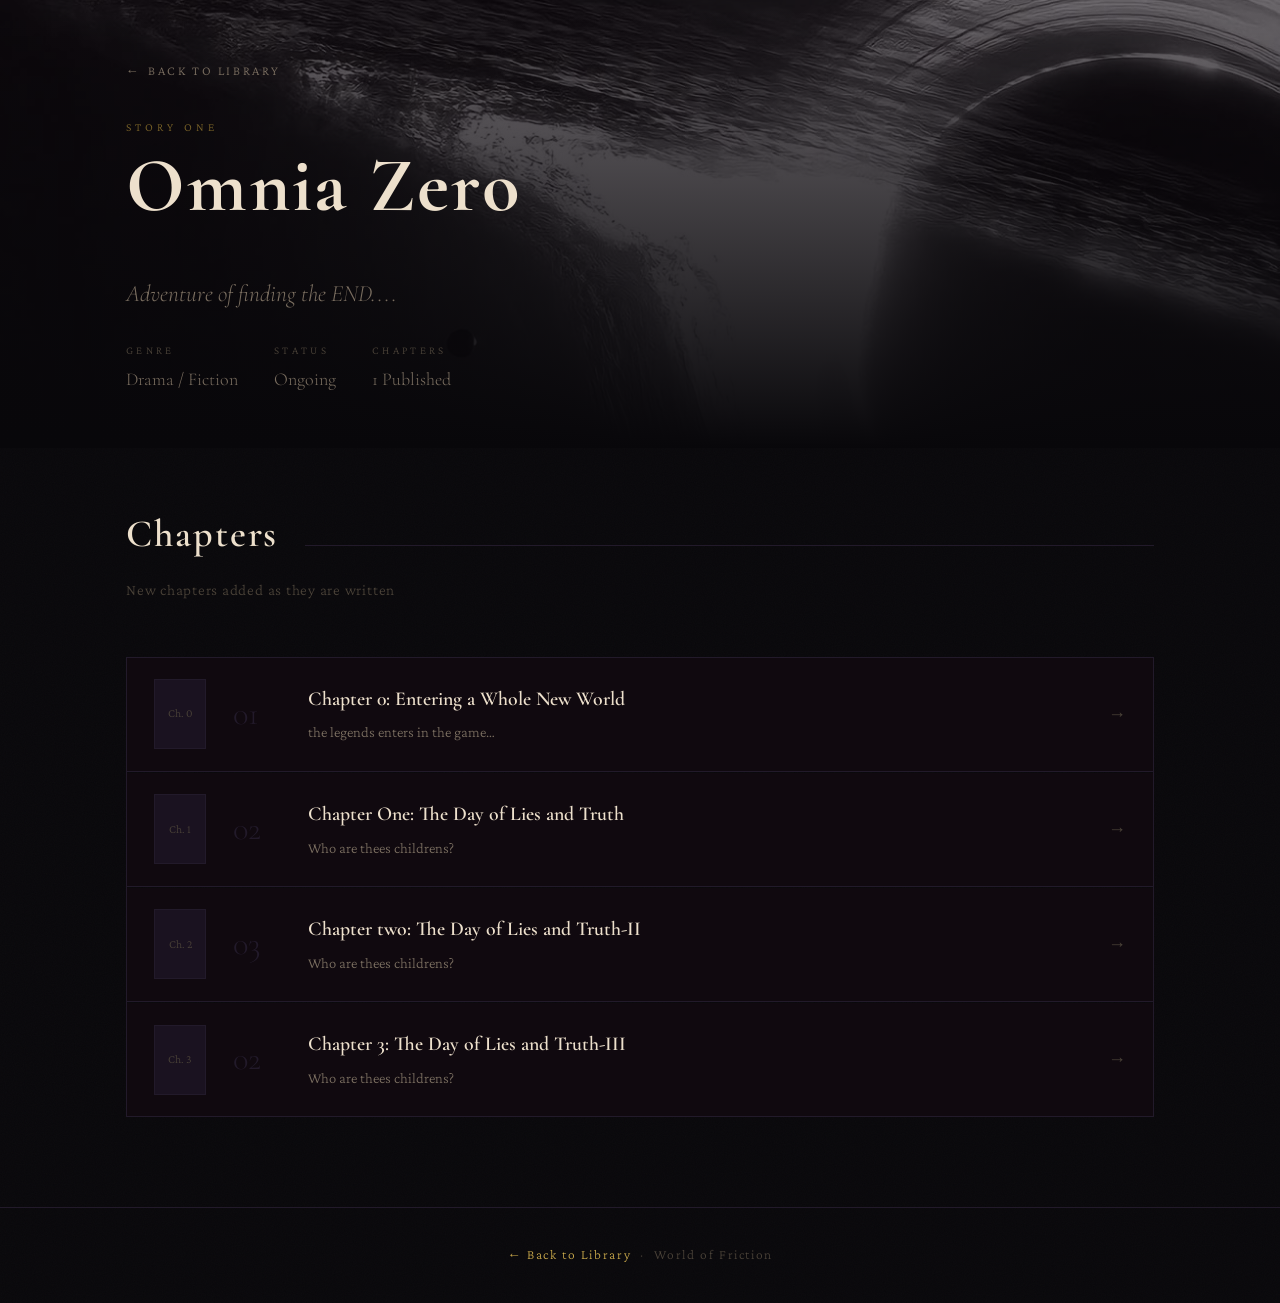
==== commit 25443b23: "Update index.html" ====
--- a/stories/story1/index.html
+++ b/stories/story1/index.html
@@ -111,7 +111,7 @@
             alt="Chapter 1 thumbnail"
             onerror="this.style.display='none'; this.nextElementSibling.style.display='flex';"
           >
-          <div class="chapter-thumb-placeholder">Ch. 1</div>
+          <div class="chapter-thumb-placeholder">Ch. 0</div>
         </div>
 
         <div class="chapter-num">01</div>
@@ -152,6 +152,65 @@
         <div class="chapter-arrow">→</div>
       </a>
 
+
+<!--03 ===================================================================================================================================================================================== -->
+
+<!--vvvvvvvvvvvvvvvvvvvvvvvvvvvvvvvvvvvvvvvvvvvvvvvvvvvvvvvvvv -->
+      <a href="chapters/chapter-03.html" class="chapter-entry" data-chapter="1">
+
+        <!-- OPTIONAL CHAPTER THUMBNAIL
+             To add a thumbnail for this chapter:
+             1. Save image as: assets/images/thumb-s1-ch01.jpg
+             2. Change onerror line to show it
+        -->
+        <div class="chapter-thumb">
+          <img
+            src="../../assets/images/thumb-s1-ch03.jpg"
+            alt="Chapter 1 thumbnail"
+            onerror="this.style.display='none'; this.nextElementSibling.style.display='flex';"
+          >
+          <div class="chapter-thumb-placeholder">Ch. 2</div>
+        </div>
+
+        <div class="chapter-num">03</div>
+        <div class="chapter-details">
+          <!-- ✏️ EDIT: Your Chapter 2 title -->
+          <div class="chapter-title">Chapter two: The Day of Lies and Truth-II</div>
+          <!-- ✏️ EDIT: A one-line teaser for Chapter 2 -->
+          <div class="chapter-excerpt">Who are thees childrens?</div>
+        </div>
+        <div class="chapter-arrow">→</div>
+      </a>
+
+<!--04 ===================================================================================================================================================================================== -->
+
+      <!--vvvvvvvvvvvvvvvvvvvvvvvvvvvvvvvvvvvvvvvvvvvvvvvvvvvvvvvvvv -->
+
+      <a href="chapters/chapter-04.html" class="chapter-entry" data-chapter="1">
+
+        <!-- OPTIONAL CHAPTER THUMBNAIL
+             To add a thumbnail for this chapter:
+             1. Save image as: assets/images/thumb-s1-ch01.jpg
+             2. Change onerror line to show it
+        -->
+        <div class="chapter-thumb">
+          <img
+            src="../../assets/images/thumb-s1-ch04.jpg"
+            alt="Chapter 1 thumbnail"
+            onerror="this.style.display='none'; this.nextElementSibling.style.display='flex';"
+          >
+          <div class="chapter-thumb-placeholder">Ch. 3</div>
+        </div>
+
+        <div class="chapter-num">02</div>
+        <div class="chapter-details">
+          <!-- ✏️ EDIT: Your Chapter 2 title -->
+          <div class="chapter-title">Chapter 3: The Day of Lies and Truth-III</div>
+          <!-- ✏️ EDIT: A one-line teaser for Chapter 2 -->
+          <div class="chapter-excerpt">Who are thees childrens?</div>
+        </div>
+        <div class="chapter-arrow">→</div>
+      </a>
 
 
 
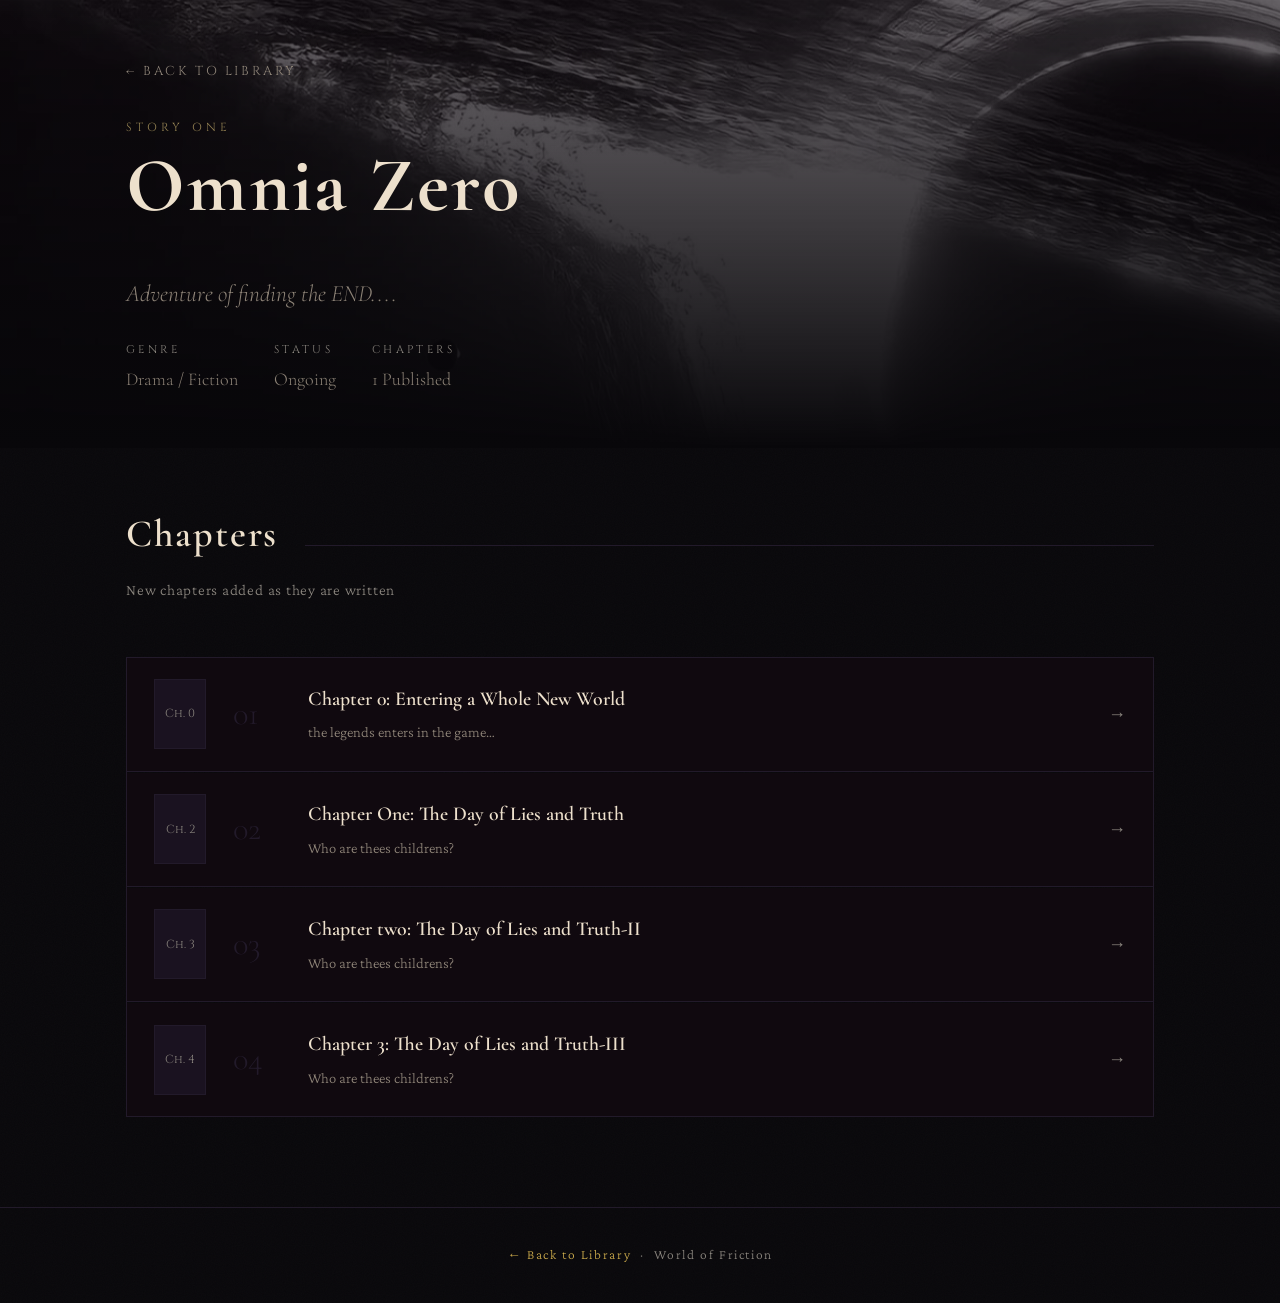
==== commit 673592de: "Add files via upload" ====
--- a/stories/story1/index.html
+++ b/stories/story1/index.html
@@ -4,13 +4,29 @@
   <meta charset="UTF-8">
   <meta name="viewport" content="width=device-width, initial-scale=1.0">
   <!-- ✏️ EDIT: Change "Story Title One" to your actual story title -->
-  <title>Omnia Zero— World of Friction</title>
+  <title>Omnia Zero — World of Friction</title>
+  <meta name="description" content="What if you woke up lost in space with no memories, and had to find out how you got there? Read Omnia Zero on The World of Fiction.">
+
+  <!-- ✏️ EDIT: title/description/image used when this page is shared as a link -->
+  <meta property="og:type" content="book">
+  <meta property="og:title" content="Omnia Zero — World of Friction">
+  <meta property="og:description" content="What if you woke up lost in space with no memories, and had to find out how you got there?">
+  <meta property="og:image" content="../../assets/images/banner-story1.jpg">
+  <meta name="twitter:card" content="summary_large_image">
+  <meta name="twitter:title" content="Omnia Zero — World of Friction">
+  <meta name="twitter:image" content="../../assets/images/banner-story1.jpg">
+  <meta name="theme-color" content="#08070A">
+
+  <link rel="icon" type="image/svg+xml" href="../../assets/images/favicon.svg">
+
   <link rel="preconnect" href="https://fonts.googleapis.com">
   <link rel="preconnect" href="https://fonts.gstatic.com" crossorigin>
-  <link href="https://fonts.googleapis.com/css2?family=Cormorant+Garamond:ital,wght@0,300;0,400;0,600;0,700;1,300;1,400;1,600&family=Crimson+Pro:ital,wght@0,300;0,400;0,600;1,300;1,400&display=swap" rel="stylesheet">
+  <link href="https://fonts.googleapis.com/css2?family=Cormorant+Garamond:ital,wght@0,300;0,400;0,600;0,700;1,300;1,400;1,600&family=Crimson+Pro:ital,wght@0,300;0,400;0,600;1,300;1,400&family=Cinzel:wght@400;600&display=swap" rel="stylesheet">
   <link rel="stylesheet" href="../../assets/css/style.css">
 </head>
 <body>
+
+  <a href="#mainContent" class="skip-link">Skip to chapter list</a>
 
   <!-- ══════════════════════════════════════════════════════
        STORY HERO — Full-width cover banner
@@ -38,6 +54,7 @@
       </div>
     </div>
     <div class="story-hero-overlay"></div>
+    <div class="ember-field" data-ember-count="8" aria-hidden="true"></div>
 
     <div class="story-hero-content">
       <a href="../../index.html" class="story-back">Back to Library</a>
@@ -83,7 +100,7 @@
   <!-- ══════════════════════════════════════════════════════
        CHAPTERS LIST
        ══════════════════════════════════════════════════════ -->
-  <section class="chapters-section">
+  <section class="chapters-section" id="mainContent">
     <div class="section-header">
       <h2 class="section-title">Chapters</h2>
       <div class="section-divider"></div>
@@ -126,20 +143,20 @@
 <!--02 ===================================================================================================================================================================================== -->
 
 
-      <a href="chapters/chapter-02.html" class="chapter-entry" data-chapter="1">
-
-        <!-- OPTIONAL CHAPTER THUMBNAIL
-             To add a thumbnail for this chapter:
-             1. Save image as: assets/images/thumb-s1-ch01.jpg
+      <a href="chapters/chapter-02.html" class="chapter-entry" data-chapter="2">
+
+        <!-- OPTIONAL CHAPTER THUMBNAIL
+             To add a thumbnail for this chapter:
+             1. Save image as: assets/images/thumb-s1-ch02.jpg
              2. Change onerror line to show it
         -->
         <div class="chapter-thumb">
           <img
             src="../../assets/images/thumb-s1-ch02.jpg"
-            alt="Chapter 1 thumbnail"
-            onerror="this.style.display='none'; this.nextElementSibling.style.display='flex';"
-          >
-          <div class="chapter-thumb-placeholder">Ch. 1</div>
+            alt="Chapter 2 thumbnail"
+            onerror="this.style.display='none'; this.nextElementSibling.style.display='flex';"
+          >
+          <div class="chapter-thumb-placeholder">Ch. 2</div>
         </div>
 
         <div class="chapter-num">02</div>
@@ -156,20 +173,20 @@
 <!--03 ===================================================================================================================================================================================== -->
 
 <!--vvvvvvvvvvvvvvvvvvvvvvvvvvvvvvvvvvvvvvvvvvvvvvvvvvvvvvvvvv -->
-      <a href="chapters/chapter-03.html" class="chapter-entry" data-chapter="1">
-
-        <!-- OPTIONAL CHAPTER THUMBNAIL
-             To add a thumbnail for this chapter:
-             1. Save image as: assets/images/thumb-s1-ch01.jpg
+      <a href="chapters/chapter-03.html" class="chapter-entry" data-chapter="3">
+
+        <!-- OPTIONAL CHAPTER THUMBNAIL
+             To add a thumbnail for this chapter:
+             1. Save image as: assets/images/thumb-s1-ch03.jpg
              2. Change onerror line to show it
         -->
         <div class="chapter-thumb">
           <img
             src="../../assets/images/thumb-s1-ch03.jpg"
-            alt="Chapter 1 thumbnail"
-            onerror="this.style.display='none'; this.nextElementSibling.style.display='flex';"
-          >
-          <div class="chapter-thumb-placeholder">Ch. 2</div>
+            alt="Chapter 3 thumbnail"
+            onerror="this.style.display='none'; this.nextElementSibling.style.display='flex';"
+          >
+          <div class="chapter-thumb-placeholder">Ch. 3</div>
         </div>
 
         <div class="chapter-num">03</div>
@@ -186,23 +203,23 @@
 
       <!--vvvvvvvvvvvvvvvvvvvvvvvvvvvvvvvvvvvvvvvvvvvvvvvvvvvvvvvvvv -->
 
-      <a href="chapters/chapter-04.html" class="chapter-entry" data-chapter="1">
-
-        <!-- OPTIONAL CHAPTER THUMBNAIL
-             To add a thumbnail for this chapter:
-             1. Save image as: assets/images/thumb-s1-ch01.jpg
+      <a href="chapters/chapter-04.html" class="chapter-entry" data-chapter="4">
+
+        <!-- OPTIONAL CHAPTER THUMBNAIL
+             To add a thumbnail for this chapter:
+             1. Save image as: assets/images/thumb-s1-ch04.jpg
              2. Change onerror line to show it
         -->
         <div class="chapter-thumb">
           <img
             src="../../assets/images/thumb-s1-ch04.jpg"
-            alt="Chapter 1 thumbnail"
-            onerror="this.style.display='none'; this.nextElementSibling.style.display='flex';"
-          >
-          <div class="chapter-thumb-placeholder">Ch. 3</div>
-        </div>
-
-        <div class="chapter-num">02</div>
+            alt="Chapter 4 thumbnail"
+            onerror="this.style.display='none'; this.nextElementSibling.style.display='flex';"
+          >
+          <div class="chapter-thumb-placeholder">Ch. 4</div>
+        </div>
+
+        <div class="chapter-num">04</div>
         <div class="chapter-details">
           <!-- ✏️ EDIT: Your Chapter 2 title -->
           <div class="chapter-title">Chapter 3: The Day of Lies and Truth-III</div>
@@ -258,6 +275,11 @@
     <p><a href="../../index.html">← Back to Library</a> &nbsp;·&nbsp; World of Friction</p>
   </footer>
 
+  <!-- Floating "back to top" button (appears after scrolling) -->
+  <button id="backToTop" class="back-to-top" aria-label="Back to top" title="Back to top">
+    <svg viewBox="0 0 24 24" fill="none" stroke="currentColor" stroke-width="2" stroke-linecap="round" stroke-linejoin="round"><line x1="12" y1="19" x2="12" y2="5"></line><polyline points="5 12 12 5 19 12"></polyline></svg>
+  </button>
+
   <script src="../../assets/js/app.js"></script>
   <script>
     // Initialize the "Continue Reading" banner for Story 1
--- a/assets/css/style.css
+++ b/assets/css/style.css
@@ -1,30 +1,58 @@
 /* ═══════════════════════════════════════════════════════════
    WORLD OF FRICTION — MAIN STYLESHEET
    Dark Literary / Noir Aesthetic
+   ═══════════════════════════════════════════════════════════
+   ✏️  DESIGN TOKENS — CHANGE THE WHOLE SITE'S LOOK FROM HERE
+   Every color, font, and spacing value the site uses is
+   defined once below in :root. Change a value here and it
+   updates everywhere automatically — you never need to hunt
+   through the file for individual colors.
    ═══════════════════════════════════════════════════════════ */
 
-@import url('https://fonts.googleapis.com/css2?family=Cormorant+Garamond:ital,wght@0,300;0,400;0,600;0,700;1,300;1,400;1,600&family=Crimson+Pro:ital,wght@0,300;0,400;0,600;1,300;1,400&display=swap');
+@import url('https://fonts.googleapis.com/css2?family=Cormorant+Garamond:ital,wght@0,300;0,400;0,600;0,700;1,300;1,400;1,600&family=Crimson+Pro:ital,wght@0,300;0,400;0,600;1,300;1,400&family=Cinzel:wght@400;600&display=swap');
 
 /* ── CUSTOM PROPERTIES ── */
 :root {
-  --bg:           #08070A;
-  --bg-card:      #10090F;
-  --bg-elevated:  #1A1220;
+  /* Backgrounds — darkest to lightest */
+  --bg:           #08070A;  /* ✏️ page background */
+  --bg-card:      #10090F;  /* ✏️ book cards, chapter rows */
+  --bg-elevated:  #1A1220;  /* ✏️ hover states, modal box */
   --bg-modal:     rgba(8, 7, 10, 0.96);
-  --text:         #EDE0CC;
-  --text-muted:   #7A6E60;
-  --text-dim:     #4A4238;
-  --gold:         #C8A84B;
-  --gold-light:   #E4C87A;
-  --gold-dim:     #7A6328;
+
+  /* Text — kept to WCAG AA contrast (4.5:1+) against --bg so the
+     prose stays comfortably readable for long chapters */
+  --text:         #EDE0CC;  /* ✏️ main reading text — 15.4:1 */
+  --text-muted:   #8D8377;  /* ✏️ descriptions, subtitles — 5.4:1 */
+  --text-dim:     #89847D;  /* ✏️ small labels/eyebrows — 5.4:1 */
+
+  /* Gold accent — the site's signature color */
+  --gold:         #C8A84B;  /* ✏️ links, buttons, highlights */
+  --gold-light:   #E4C87A;  /* ✏️ hover/brighter state of gold */
+  --gold-dim:     #948253;  /* ✏️ muted gold for borders + small labels */
+
+  /* Crimson — used sparingly for dramatic accents (badges, dividers) */
   --crimson:      #9B1C2E;
   --crimson-soft: #C4203A;
+
   --border:       #221A2A;
   --border-gold:  rgba(200, 168, 75, 0.3);
-  --font-display: 'Cormorant Garamond', 'Palatino Linotype', Georgia, serif;
-  --font-body:    'Crimson Pro', 'Palatino Linotype', Georgia, serif;
+
+  /* Fonts — pair a display serif with a reading serif + a small
+     engraved-caps accent for labels ("GENRE", "STATUS", eyebrows) */
+  --font-display: 'Cormorant Garamond', 'Palatino Linotype', Georgia, serif;   /* ✏️ headings */
+  --font-body:    'Crimson Pro', 'Palatino Linotype', Georgia, serif;          /* ✏️ chapter prose */
+  --font-label:   'Cinzel', var(--font-display);                              /* ✏️ small uppercase labels */
+
   --radius:       4px;
   --glow-gold:    0 0 30px rgba(200, 168, 75, 0.15);
+
+  /* Motion — respects prefers-reduced-motion (see bottom of file) */
+  --transition-fast: 0.2s ease;
+  --transition-med:  0.3s ease;
+
+  /* Reading font-size scale — controlled by the A-/A+ buttons on
+     chapter pages via JS, saved per-reader in localStorage */
+  --reading-scale: 1;
 }
 
 /* ── RESET & BASE ── */
@@ -51,10 +79,160 @@
 
 ::selection { background: var(--gold-dim); color: var(--text); }
 
+/* ═══════════════════════════════════════════════════════════
+   ANIMATION SYSTEM
+   Kept slow and atmospheric on purpose — this is a reading site,
+   not a game. Nothing here should compete with the prose for
+   attention. Everything respects prefers-reduced-motion (see the
+   ACCESSIBILITY block above, which disables all of this at once
+   for readers who've asked their OS to reduce motion).
+   ═══════════════════════════════════════════════════════════ */
+
+@keyframes emberRise {
+  0%   { transform: translateY(0) translateX(0); opacity: 0; }
+  8%   { opacity: var(--ember-opacity, 0.7); }
+  85%  { opacity: var(--ember-opacity, 0.7); }
+  100% { transform: translateY(-140px) translateX(var(--drift, 12px)); opacity: 0; }
+}
+
+@keyframes kenBurns {
+  from { transform: scale(1); }
+  to   { transform: scale(1.1); }
+}
+
+@keyframes revealUp {
+  from { opacity: 0; transform: translateY(26px); }
+  to   { opacity: 1; transform: translateY(0); }
+}
+
+@keyframes diamondPop {
+  from { transform: rotate(45deg) scale(0); opacity: 0; }
+  to   { transform: rotate(45deg) scale(1); opacity: 1; }
+}
+
+@keyframes barShimmer {
+  0%, 100% { box-shadow: 0 0 8px var(--gold); }
+  50%      { box-shadow: 0 0 18px var(--gold-light), 0 0 4px var(--gold); }
+}
+
+/* ── Ember particles ──
+   A handful of small embers drifting upward through a dark
+   section. JS (spawnEmbers in app.js) generates the individual
+   .ember divs with randomized position/timing so no two loops
+   look identical; this just defines how each one behaves. */
+.ember-field {
+  position: absolute;
+  inset: 0;
+  overflow: hidden;
+  pointer-events: none;
+  z-index: 1;
+}
+.ember {
+  position: absolute;
+  bottom: -6%;
+  width: 3px;
+  height: 3px;
+  border-radius: 50%;
+  background: var(--gold-light);
+  box-shadow: 0 0 6px 1px var(--gold);
+  opacity: 0;
+  animation-name: emberRise;
+  animation-timing-function: linear;
+  animation-iteration-count: infinite;
+}
+
+/* ── Scroll-reveal ──
+   Applied by JS (initScrollReveal) to book cards and chapter
+   rows: they start hidden/offset and settle into place as they
+   enter the viewport, staggered slightly via --reveal-i. */
+.reveal-item {
+  opacity: 0;
+  transform: translateY(24px);
+}
+/* Stagger delay only applies while waiting to reveal — once .in-view is
+   added this stops matching, so hover/etc. afterward stay instant rather
+   than inheriting a leftover page-load delay */
+.reveal-item:not(.in-view) {
+  transition-delay: calc(var(--reveal-i, 0) * 70ms);
+}
+.reveal-item.in-view {
+  opacity: 1;
+  transform: translateY(0);
+}
+
+/* ── Cinematic slow zoom for large static images ──
+   Used on story hero banners and chapter cover images — a very
+   slow, subtle scale that reads as "alive" without ever looking
+   like a GIF. Paused automatically under reduced-motion. */
+.ken-burns {
+  animation: kenBurns 24s ease-out forwards;
+}
+/* ── LABEL FONT ──
+   All the small uppercase/letter-spaced labels (eyebrows, tags,
+   meta labels, badges, nav text) share one accent font so they
+   read as a consistent "system" across every page. Buttons and
+   the splash tagline intentionally keep the display serif instead
+   — this list is only the structural/meta text. */
+.splash-sub, .modal-eyebrow, .modal-skip, .brand-small, .hero-eyebrow,
+.cover-placeholder, .book-badge, .story-hero-cover-placeholder,
+.story-back, .story-tag, .story-meta-label, .chapter-entry.current::after,
+.chapter-nav-home, .nav-btn, .chapter-cover-placeholder,
+.chapter-story-name, .end-nav-label, .chapter-thumb-placeholder {
+  font-family: var(--font-label);
+}
+
 /* ── SCROLLBAR ── */
 ::-webkit-scrollbar { width: 6px; }
 ::-webkit-scrollbar-track { background: var(--bg); }
 ::-webkit-scrollbar-thumb { background: var(--gold-dim); border-radius: 3px; }
+
+/* ── ACCESSIBILITY: FOCUS STATES ──
+   Every interactive element gets a visible gold ring when reached
+   by keyboard (Tab). Mouse/touch clicks don't show it, so it never
+   clutters the visual design — only keyboard users see it. */
+a:focus-visible,
+button:focus-visible,
+input:focus-visible,
+.book-btn:focus-visible,
+.chapter-entry:focus-visible,
+.nav-btn:focus-visible {
+  outline: 2px solid var(--gold);
+  outline-offset: 3px;
+  border-radius: 2px;
+}
+.modal-input:focus-visible { outline: none; } /* already has its own gold underline state */
+
+/* ── ACCESSIBILITY: SKIP TO CONTENT ──
+   Invisible until a keyboard user tabs to it — lets them jump
+   straight to the chapter list / story content, bypassing the
+   splash screen and header on every page. */
+.skip-link {
+  position: absolute;
+  top: -3rem;
+  left: 1rem;
+  z-index: 1200;
+  background: var(--gold);
+  color: var(--bg);
+  padding: 0.7em 1.4em;
+  font-family: var(--font-label);
+  font-size: 0.8rem;
+  letter-spacing: 0.05em;
+  border-radius: var(--radius);
+  transition: top var(--transition-fast);
+}
+.skip-link:focus { top: 1rem; }
+
+/* ── ACCESSIBILITY: REDUCED MOTION ──
+   Readers who set "reduce motion" in their OS get near-instant
+   transitions instead of the splash/fade/scroll animations. */
+@media (prefers-reduced-motion: reduce) {
+  *, *::before, *::after {
+    animation-duration: 0.001ms !important;
+    animation-iteration-count: 1 !important;
+    transition-duration: 0.001ms !important;
+    scroll-behavior: auto !important;
+  }
+}
 
 
 /* ═══════════════════════════════════════════════════════════
@@ -76,6 +254,8 @@
 .splash-inner {
   text-align: center;
   animation: splashReveal 1.2s ease forwards;
+  position: relative;
+  z-index: 2;
 }
 @keyframes splashReveal {
   from { opacity: 0; transform: translateY(18px); }
@@ -330,6 +510,7 @@
 }
 
 .hero-eyebrow {
+  animation: revealUp 0.8s 0.1s ease both;
   font-size: 0.7rem;
   letter-spacing: 0.4em;
   text-transform: uppercase;
@@ -337,6 +518,7 @@
   margin-bottom: 1.2em;
 }
 .hero-title {
+  animation: revealUp 0.9s 0.25s ease both;
   font-family: var(--font-display);
   font-size: clamp(2.5rem, 7vw, 5rem);
   font-weight: 300;
@@ -346,6 +528,7 @@
   margin-bottom: 0.6em;
 }
 .hero-subtitle {
+  animation: revealUp 0.9s 0.4s ease both;
   font-size: clamp(0.85rem, 1.5vw, 1rem);
   color: var(--text-muted);
   max-width: 480px;
@@ -357,6 +540,7 @@
   justify-content: center;
   gap: 1rem;
   margin: 2.5rem auto 0;
+  animation: revealUp 0.8s 0.6s ease both;
 }
 .hero-ornament span { display: block; }
 .hero-ornament .line {
@@ -368,6 +552,12 @@
   width: 6px; height: 6px;
   background: var(--gold-dim);
   transform: rotate(45deg);
+  animation: diamondPop 0.5s 0.9s ease both;
+}
+/* Keep hero text above the ember-field particle layer (z-index: 1) */
+.hero-eyebrow, .hero-title, .hero-subtitle, .hero-ornament {
+  position: relative;
+  z-index: 2;
 }
 
 
@@ -415,7 +605,7 @@
 .book-card {
   display: flex;
   flex-direction: column;
-  transition: transform 0.3s ease;
+  transition: transform 0.3s ease, opacity 0.6s ease;
 }
 .book-card:hover { transform: translateY(-4px); }
 
@@ -427,6 +617,11 @@
   border: 1px solid var(--border);
   margin-bottom: 1rem;
   flex-shrink: 0;
+  transition: border-color 0.3s, box-shadow 0.3s;
+}
+.book-card:hover .book-cover-wrap {
+  border-color: var(--border-gold);
+  box-shadow: 0 8px 28px rgba(0,0,0,0.5), 0 0 24px rgba(200, 168, 75, 0.12);
 }
 
 .book-cover-wrap img {
@@ -509,13 +704,13 @@
   transition: all 0.25s;
   background: transparent;
 }
-.book-btn:hover { background: var(--gold); color: var(--bg); border-color: var(--gold); }
+.book-btn:hover { background: var(--gold); color: var(--bg); border-color: var(--gold); box-shadow: 0 0 22px rgba(200, 168, 75, 0.35); }
 .book-btn.disabled {
   border-color: var(--border);
   color: var(--text-dim);
   cursor: not-allowed;
 }
-.book-btn.disabled:hover { background: transparent; color: var(--text-dim); border-color: var(--border); }
+.book-btn.disabled:hover { background: transparent; color: var(--text-dim); border-color: var(--border); box-shadow: none; }
 
 
 /* ═══════════════════════════════════════════════════════════
@@ -551,6 +746,7 @@
   width: 100%; height: 100%;
   object-fit: cover;
   opacity: 0.4;
+  animation: kenBurns 24s ease-out forwards;
 }
 .story-hero-cover-placeholder {
   width: 100%; height: 100%;
@@ -587,9 +783,11 @@
   color: var(--text-muted);
   margin-bottom: 2rem;
   transition: color 0.2s;
+  animation: revealUp 0.7s 0.1s ease both;
 }
 .story-back:hover { color: var(--gold); }
-.story-back::before { content: '←'; }
+.story-back::before { content: '←'; display: inline-block; transition: transform 0.2s; }
+.story-back:hover::before { transform: translateX(-3px); }
 
 .story-tag {
   font-size: 0.65rem;
@@ -597,6 +795,7 @@
   text-transform: uppercase;
   color: var(--gold-dim);
   margin-bottom: 0.5em;
+  animation: revealUp 0.7s 0.2s ease both;
 }
 .story-headline {
   font-family: var(--font-display);
@@ -606,6 +805,7 @@
   color: var(--text);
   line-height: 1.1;
   margin-bottom: 0.6em;
+  animation: revealUp 0.9s 0.32s ease both;
 }
 .story-tagline {
   font-family: var(--font-display);
@@ -614,6 +814,7 @@
   font-weight: 300;
   color: var(--text-muted);
   max-width: 560px;
+  animation: revealUp 0.9s 0.46s ease both;
 }
 
 .story-meta {
@@ -621,6 +822,7 @@
   gap: 2rem;
   margin-top: 1.5rem;
   flex-wrap: wrap;
+  animation: revealUp 0.9s 0.6s ease both;
 }
 .story-meta-item {
   display: flex;
@@ -671,9 +873,9 @@
   letter-spacing: 0.18em;
   text-transform: uppercase;
   white-space: nowrap;
-  transition: background 0.2s;
-}
-.btn-continue:hover { background: var(--gold-light); color: var(--bg); }
+  transition: background 0.2s, box-shadow 0.3s, transform 0.2s;
+}
+.btn-continue:hover { background: var(--gold-light); color: var(--bg); box-shadow: 0 0 24px rgba(200, 168, 75, 0.45); transform: translateY(-2px); }
 
 /* ── CHAPTERS LIST ── */
 .chapters-section {
@@ -697,7 +899,7 @@
   background: var(--bg-card);
   border-bottom: 1px solid var(--border);
   text-decoration: none;
-  transition: background 0.2s;
+  transition: background 0.2s, opacity 0.6s ease, transform 0.5s ease;
   position: relative;
   overflow: hidden;
 }
@@ -785,6 +987,7 @@
   z-index: 200;
   transition: width 0.1s linear;
   box-shadow: 0 0 8px var(--gold);
+  animation: barShimmer 3s ease-in-out infinite;
 }
 
 /* ── Chapter Nav Bar ── */
@@ -825,6 +1028,9 @@
 }
 .nav-btn {
   padding: 0.4em 0.9em;
+  min-height: 44px;               /* comfortable tap target on touch devices */
+  display: inline-flex;
+  align-items: center;
   border: 1px solid var(--border);
   color: var(--text-muted);
   font-size: 0.72rem;
@@ -841,15 +1047,18 @@
 /* ── Chapter Cover Image ── */
 .chapter-cover {
   width: 100%;
+  aspect-ratio: 21 / 9;   /* reserves the space up front so the page doesn't jump while the image loads */
   max-height: 420px;
   overflow: hidden;
   position: relative;
+  background: var(--bg-elevated);
 }
 .chapter-cover img {
   width: 100%;
   height: 100%;
   object-fit: cover;
   display: block;
+  animation: kenBurns 24s ease-out forwards;
 }
 .chapter-cover-placeholder {
   min-height: 180px;
@@ -907,7 +1116,7 @@
 /* ── Chapter Prose ── */
 .chapter-body {
   font-family: var(--font-body);
-  font-size: 1.05rem;
+  font-size: calc(1.05rem * var(--reading-scale));  /* scaled by the A-/A+ control */
   line-height: 1.9;
   color: var(--text);
 }
@@ -980,6 +1189,85 @@
 }
 .end-nav-title:hover { color: var(--gold-light); }
 .end-nav-center { color: var(--text-dim); font-size: 1.2rem; }
+
+
+/* ═══════════════════════════════════════════════════════════
+   READING SETTINGS — font-size control on chapter pages
+   Sits in the top nav bar. Preference is saved per-device via
+   localStorage (see app.js → KEY_FONT_SCALE) so it persists
+   across chapters and future visits.
+   ═══════════════════════════════════════════════════════════ */
+.reading-settings {
+  display: flex;
+  align-items: center;
+  gap: 2px;
+  border: 1px solid var(--border);
+  border-radius: var(--radius);
+  overflow: hidden;
+}
+.font-size-btn {
+  min-width: 44px;
+  min-height: 44px;
+  display: flex;
+  align-items: center;
+  justify-content: center;
+  background: transparent;
+  border: none;
+  color: var(--text-muted);
+  cursor: pointer;
+  font-family: var(--font-label);
+  font-size: 0.95rem;
+  line-height: 1;
+  transition: background var(--transition-fast), color var(--transition-fast);
+}
+.font-size-btn:hover { background: var(--bg-elevated); color: var(--gold); }
+.font-size-btn:active { background: var(--gold-dim); color: var(--bg); }
+.font-size-btn.decrease { font-size: 0.7rem; }
+.font-size-btn.increase { font-size: 1.15rem; }
+
+/* ── Reading meta (word count + est. reading time) ── */
+.reading-meta {
+  font-family: var(--font-label);
+  font-size: 0.68rem;
+  letter-spacing: 0.15em;
+  text-transform: uppercase;
+  color: var(--text-dim);
+  margin-top: 0.6em;
+}
+.reading-meta .dot { margin: 0 0.6em; opacity: 0.5; }
+
+/* ═══════════════════════════════════════════════════════════
+   BACK TO TOP — appears after scrolling past one screen height
+   on long chapter pages
+   ═══════════════════════════════════════════════════════════ */
+.back-to-top {
+  position: fixed;
+  right: 1.5rem;
+  bottom: 1.5rem;
+  width: 48px;
+  height: 48px;
+  display: flex;
+  align-items: center;
+  justify-content: center;
+  background: var(--bg-card);
+  border: 1px solid var(--border-gold);
+  color: var(--gold);
+  border-radius: 50%;
+  cursor: pointer;
+  z-index: 150;
+  opacity: 0;
+  visibility: hidden;
+  transform: translateY(8px);
+  transition: opacity var(--transition-med), transform var(--transition-med), visibility var(--transition-med), background var(--transition-fast);
+  box-shadow: 0 4px 16px rgba(0,0,0,0.4);
+}
+.back-to-top.visible { opacity: 1; visibility: visible; transform: translateY(0); }
+.back-to-top:hover { background: var(--gold); color: var(--bg); }
+.back-to-top svg { width: 20px; height: 20px; }
+
+@media (max-width: 480px) {
+  .back-to-top { right: 1rem; bottom: 1rem; width: 44px; height: 44px; }
+}
 
 
 /* ═══════════════════════════════════════════════════════════
@@ -1006,4 +1294,8 @@
 }
 @media (max-width: 440px) {
   .books-grid { grid-template-columns: 1fr; }
-}
+  .chapter-nav { padding: 0.6rem 1rem; gap: 0.5rem; flex-wrap: wrap; justify-content: center; }
+  .chapter-nav-pages { gap: 0.35rem; }
+  .nav-btn { padding: 0.4em 0.6em; font-size: 0.65rem; }
+  .back-to-top { right: 0.75rem; bottom: 0.75rem; }
+}
